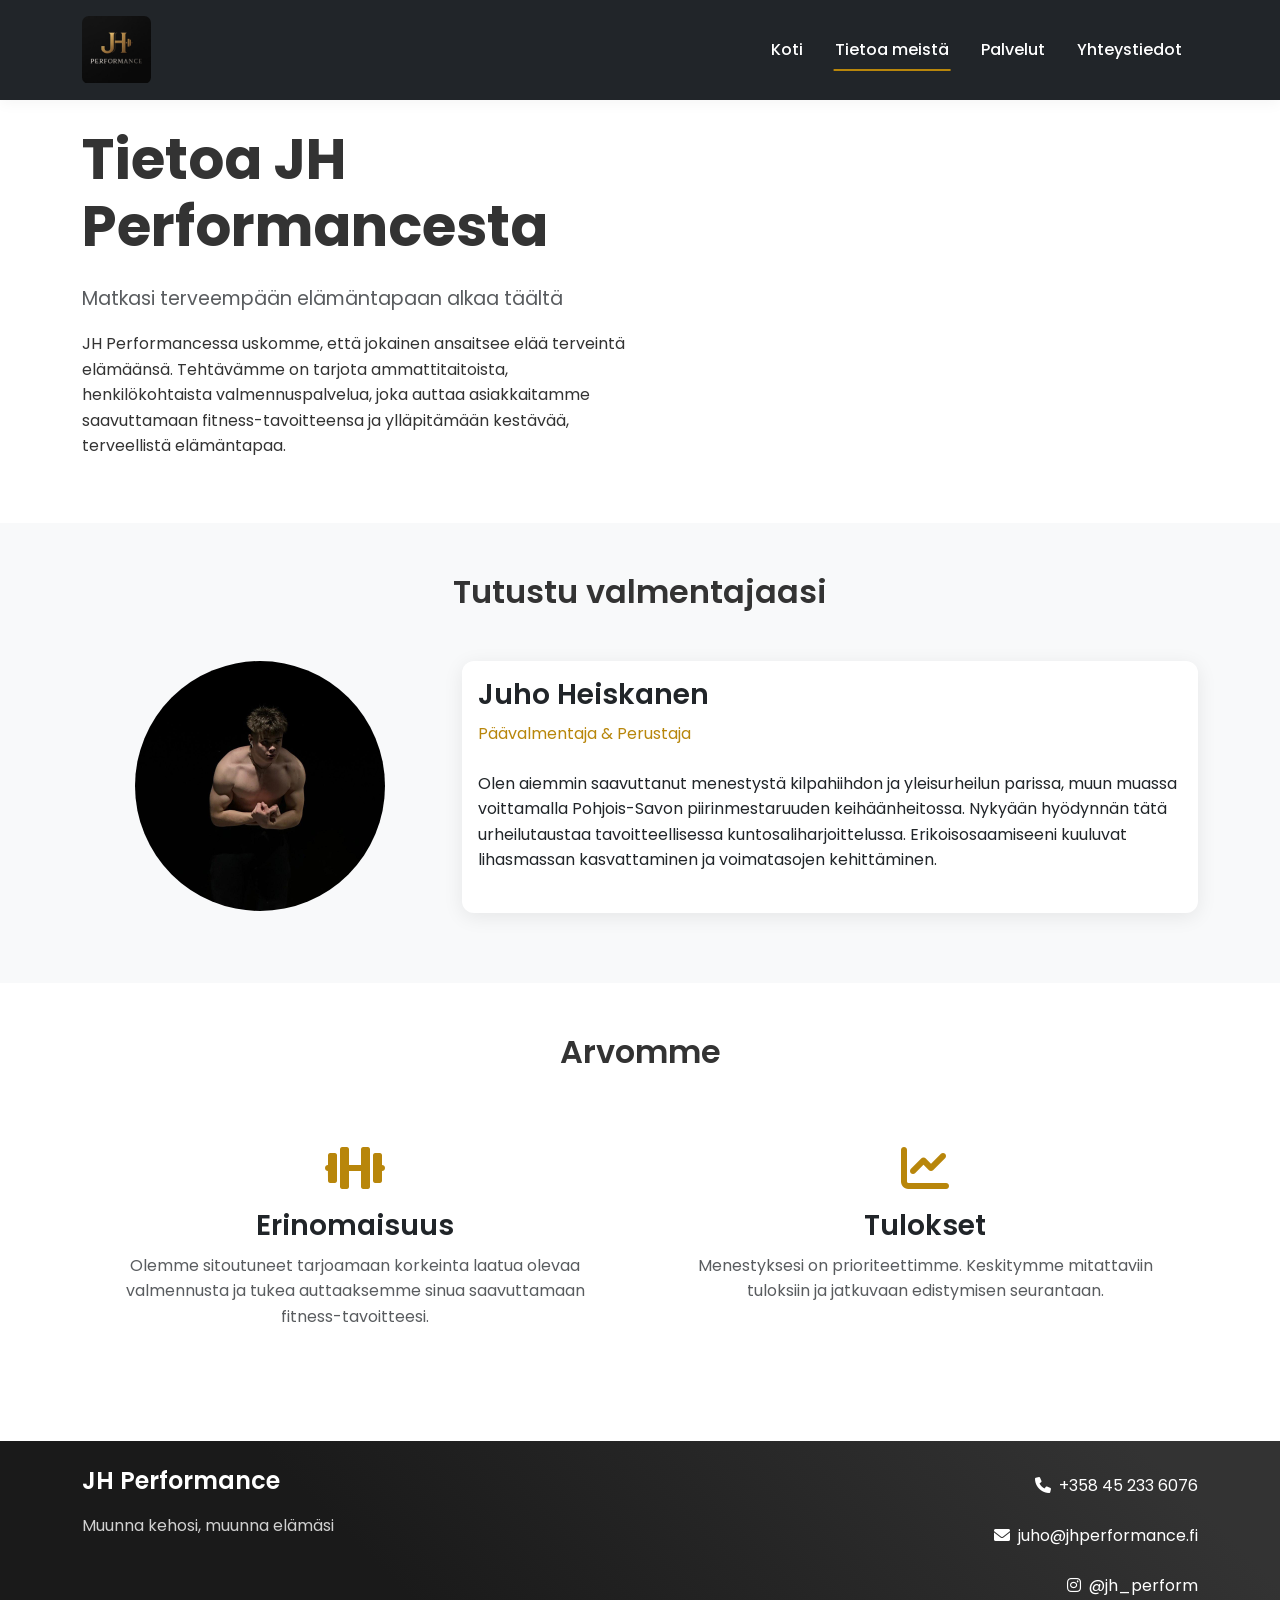
==== about.html @ f2cebd89 "first commit" ====
<!DOCTYPE html>
<html lang="fi">
<head>
    <meta charset="UTF-8">
    <meta name="viewport" content="width=device-width, initial-scale=1.0">
    <meta name="description" content="Tutustu JH Performanceen ja valmentajaamme Juho Heiskanen. Ammattitaitoista henkilökohtaista valmennusta ja ravinto-ohjausta Kuopiossa.">
    <meta name="keywords" content="JH Performance, Juho Heiskanen, personal trainer, henkilökohtainen valmennus, ravinto-ohjaus, kuopio, fitness, valmentaja">
    <meta name="author" content="JH Performance">
    <meta name="robots" content="index, follow">
    
    <!-- Open Graph / Facebook -->
    <meta property="og:type" content="website">
    <meta property="og:url" content="https://jhperformance.fi/about">
    <meta property="og:title" content="Tietoa meistä - JH Performance">
    <meta property="og:description" content="Tutustu JH Performanceen ja valmentajaamme Juho Heiskanen. Ammattitaitoista henkilökohtaista valmennusta ja ravinto-ohjausta Kuopiossa.">
    <meta property="og:image" content="https://jhperformance.fi/images/trainer-avatar.jpeg">

    <!-- Twitter -->
    <meta property="twitter:card" content="summary_large_image">
    <meta property="twitter:url" content="https://jhperformance.fi/about">
    <meta property="twitter:title" content="Tietoa meistä - JH Performance">
    <meta property="twitter:description" content="Tutustu JH Performanceen ja valmentajaamme Juho Heiskanen. Ammattitaitoista henkilökohtaista valmennusta ja ravinto-ohjausta Kuopiossa.">
    <meta property="twitter:image" content="https://jhperformance.fi/images/trainer-avatar.jpeg">

    <!-- Schema.org markup -->
    <script type="application/ld+json">
    {
        "@context": "https://schema.org",
        "@type": "Person",
        "name": "Juho Heiskanen",
        "jobTitle": "Personal Trainer",
        "worksFor": {
            "@type": "Organization",
            "name": "JH Performance"
        },
        "description": "Ammattitaitoinen personal trainer ja ravinto-ohjaaja Kuopiossa",
        "image": "https://jhperformance.fi/images/JHlogo.jpeg",
        "url": "https://jhperformance.fi/about",
        "sameAs": [
            "https://www.instagram.com/jh_perform"
        ],
        "knowsAbout": [
            "Henkilökohtainen valmennus",
            "Ravinto-ohjaus",
            "Fitness",
            "Treeniohjelmat",
            "Ruokasuunnitelmat"
        ],
        "award": [
            "Personal Trainer -koulutus",
            "Ravinto-ohjaus -koulutus"
        ]
    }
    </script>

    <title>Tietoa meistä - JH Performance</title>
    <link rel="icon" type="image/x-icon" href="images/favicon.ico">
    <link rel="apple-touch-icon" href="images/apple-touch-icon.png">
    <link rel="icon" type="image/png" sizes="32x32" href="images/favicon-32x32.png">
    <link rel="icon" type="image/png" sizes="16x16" href="images/favicon-16x16.png">
    <!-- Bootstrap CSS -->
    <link href="https://cdn.jsdelivr.net/npm/bootstrap@5.3.0/dist/css/bootstrap.min.css" rel="stylesheet">
    <!-- Font Awesome -->
    <link href="https://cdnjs.cloudflare.com/ajax/libs/font-awesome/6.0.0/css/all.min.css" rel="stylesheet">
    <!-- Google Fonts -->
    <link href="https://fonts.googleapis.com/css2?family=Poppins:wght@400;500;600;700&display=swap" rel="stylesheet">
    <!-- Custom CSS -->
    <link href="css/style.css" rel="stylesheet">
</head>
<body>
    <!-- Navigation -->
    <nav class="navbar navbar-expand-lg navbar-dark bg-dark fixed-top">
        <div class="container">
            <a class="navbar-brand" href="#"><img src="images/JHlogo.jpeg" alt="JHPerformance" class="logo"></a>
            <button class="navbar-toggler" type="button" data-bs-toggle="collapse" data-bs-target="#navbarNav">
                <span class="navbar-toggler-icon"></span>
            </button>
            <div class="collapse navbar-collapse" id="navbarNav">
                <ul class="navbar-nav ms-auto">
                    <li class="nav-item">
                        <a class="nav-link" href="index.html">Koti</a>
                    </li>
                    <li class="nav-item">
                        <a class="nav-link active" href="about.html">Tietoa meistä</a>
                    </li>
                    <li class="nav-item">
                        <a class="nav-link" href="services.html">Palvelut</a>
                    </li>
                    <li class="nav-item">
                        <a class="nav-link" href="contact.html">Yhteystiedot</a>
                    </li>
                </ul>
            </div>
        </div>
    </nav>

    <!-- Hero Section -->
    <section class="py-5 mt-5">
        <div class="container">
            <div class="row align-items-center">
                <div class="col-lg-6">
                    <h1 class="display-4 fw-bold mb-4">Tietoa JH Performancesta</h1>
                    <p class="lead text-muted">Matkasi terveempään elämäntapaan alkaa täältä</p>
                    <p>JH Performancessa uskomme, että jokainen ansaitsee elää terveintä elämäänsä. 
                    Tehtävämme on tarjota ammattitaitoista, henkilökohtaista valmennuspalvelua, 
                    joka auttaa asiakkaitamme saavuttamaan fitness-tavoitteensa ja ylläpitämään 
                    kestävää, terveellistä elämäntapaa.</p>
                </div>
                <!--
                <div class="col-lg-6">
                    <img src="images/about-hero.jpg" alt="Henkilökohtainen valmennus" class="img-fluid rounded shadow-lg">
                </div>
                -->
            </div>
        </div>
    </section>

    <!-- Trainer Profile -->
    <section class="py-5 bg-light">
        <div class="container">
            <h2 class="text-center mb-5">Tutustu valmentajaasi</h2>
            <div class="row">
                <div class="col-md-4 text-center">
                    <img src="images/trainer-avatar.jpeg" alt="Valmentaja" class="rounded-circle img-fluid mb-4" style="max-width: 250px;">
                </div>
                <div class="col-md-8">
                    <div class="card shadow-lg">
                        <div class="card-body">
                            <h3 class="card-title">Juho Heiskanen</h3>
                            <p class="text-primary mb-4">Päävalmentaja & Perustaja</p>
                            <p>Olen aiemmin saavuttanut menestystä kilpahiihdon ja yleisurheilun parissa,
                                 muun muassa voittamalla Pohjois-Savon piirinmestaruuden keihäänheitossa.
                                  Nykyään hyödynnän tätä urheilutaustaa tavoitteellisessa kuntosaliharjoittelussa. 
                                  Erikoisosaamiseeni kuuluvat lihasmassan kasvattaminen ja voimatasojen kehittäminen.</p>
                            
                            <div class="row mt-4">
                                
                                
                            </div>
                        </div>
                    </div>
                </div>
            </div>
        </div>
    </section>

    <!-- Our Values Section -->
    <section class="py-5">
        <div class="container">
            <h2 class="text-center mb-5">Arvomme</h2>
            <div class="row justify-content-center">
                <div class="col-md-6">
                    <div class="card text-center p-4 mb-4">
                        <i class="fas fa-dumbbell fa-3x text-primary mb-3"></i>
                        <h3>Erinomaisuus</h3>
                        <p class="text-muted">Olemme sitoutuneet tarjoamaan korkeinta laatua olevaa valmennusta ja tukea auttaaksemme sinua saavuttamaan fitness-tavoitteesi.</p>
                    </div>
                </div>
                <div class="col-md-6">
                    <div class="card text-center p-4 mb-4">
                        <i class="fas fa-chart-line fa-3x text-primary mb-3"></i>
                        <h3>Tulokset</h3>
                        <p class="text-muted">Menestyksesi on prioriteettimme. Keskitymme mitattaviin tuloksiin ja jatkuvaan edistymisen seurantaan.</p>
                    </div>
                </div>
            </div>
        </div>
    </section>

    <!-- Footer -->
    <footer class="bg-dark text-white py-4">
        <div class="container">
            <div class="row">
                <div class="col-md-6">
                    <h5>JH Performance</h5>
                    <p>Muunna kehosi, muunna elämäsi</p>
                </div>
                <div class="col-md-6 text-md-end">
                    <div class="d-flex flex-column align-items-md-end gap-2">
                        <a href="tel:+358452336076" class="text-white text-decoration-none">
                            <i class="fas fa-phone me-2"></i>+358 45 233 6076
                        </a>
                        <a href="mailto:juho@jhperformance.fi" class="text-white text-decoration-none">
                            <i class="fas fa-envelope me-2"></i>juho@jhperformance.fi
                        </a>
                        <a href="https://www.instagram.com/jh_perform" target="_blank" class="text-white text-decoration-none">
                            <i class="fab fa-instagram me-2"></i>@jh_perform
                        </a>
                    </div>
                </div>
            </div>
        </div>
    </footer>

    <!-- Bootstrap JS -->
    <script src="https://cdn.jsdelivr.net/npm/bootstrap@5.3.0/dist/js/bootstrap.bundle.min.js"></script>
    <!-- Custom JS -->
    <script src="js/main.js"></script>
</body>
</html>
---- css/style.css ----
/* Global Styles */
:root {
    --primary-color: #1a1a1a;
    --secondary-color: #B8860B;  /* Dark Goldenrod */
    --text-color: #333;
    --light-bg: #f8f9fa;
    --white: #ffffff;
}

html, body {
    height: 100%;
    margin: 0;
}

body {
    font-family: 'Poppins', sans-serif;
    color: var(--text-color);
    line-height: 1.6;
    padding-top: 30px; /* Add space for fixed navbar */
    display: flex;
    flex-direction: column;
    min-height: 100vh;
}

main {
    flex: 1 0 auto;
}

/* Navigation */
.navbar {
    padding: 1rem 0;
    transition: all 0.3s ease;
    background: rgba(255, 255, 255, 0.95);
    backdrop-filter: blur(10px);
    box-shadow: 0 2px 15px rgba(0, 0, 0, 0.05);
}

.navbar.scrolled {
    padding: 0.5rem 0;
    background: rgba(255, 255, 255, 0.98);
}

.navbar-brand {
    font-weight: 700;
    font-size: 1.5rem;
    padding: 0;
    margin-right: 2rem;
    display: flex;
    align-items: center;
}

.logo {
    height: 7.5vh;
    width: auto;
    object-fit: contain;
    border-radius: 10%;
    transition: all 0.3s ease;
}

.navbar.scrolled .logo {
    height: 6vh;
}

.nav-link {
    font-weight: 500;
    padding: 0.5rem 1rem !important;
    transition: all 0.3s ease;
    position: relative;
    color: var(--white) !important;
}

.nav-link::after {
    content: '';
    position: absolute;
    bottom: 0;
    left: 50%;
    width: 0;
    height: 2px;
    background: var(--secondary-color);
    transition: all 0.3s ease;
    transform: translateX(-50%);
}

.nav-link:hover::after,
.nav-link.active::after {
    width: 80%;
}

.nav-link:hover {
    color: var(--secondary-color) !important;
    transform: translateY(-1px);
}

/* Mobile Navigation */
.navbar-toggler {
    border: none;
    padding: 0.5rem;
    transition: all 0.3s ease;
    display: flex;
    align-items: center;
    justify-content: center;
    width: 40px;
    height: 40px;
}

.navbar-toggler:focus {
    box-shadow: none;
}

.navbar-toggler-icon {
    background-image: none;
    position: relative;
    width: 24px;
    height: 2px;
    background-color: var(--white);
    transition: all 0.3s ease;
    display: block;
}

.navbar-toggler-icon::before,
.navbar-toggler-icon::after {
    content: '';
    position: absolute;
    width: 24px;
    height: 2px;
    background-color: var(--white);
    transition: all 0.3s ease;
    left: 0;
}

.navbar-toggler-icon::before {
    top: -8px;
}

.navbar-toggler-icon::after {
    top: 8px;
}

.navbar-toggler[aria-expanded="true"] .navbar-toggler-icon {
    background-color: transparent;
}

.navbar-toggler[aria-expanded="true"] .navbar-toggler-icon::before {
    transform: rotate(45deg);
    top: 0;
}

.navbar-toggler[aria-expanded="true"] .navbar-toggler-icon::after {
    transform: rotate(-45deg);
    top: 0;
}

@media (max-width: 991px) {
    .navbar-collapse {
        background: var(--primary-color);
        padding: 1rem;
        border-radius: 12px;
        box-shadow: 0 4px 20px rgba(0, 0, 0, 0.1);
        margin-top: 1rem;
    }

    .nav-link {
        padding: 0.75rem 1rem !important;
        border-radius: 8px;
        color: var(--white) !important;
    }

    .nav-link:hover {
        background: rgba(255, 255, 255, 0.1);
        color: var(--white) !important;
    }

    .nav-link::after {
        display: none;
    }

    .navbar-toggler-icon,
    .navbar-toggler-icon::before,
    .navbar-toggler-icon::after {
        background-color: var(--white);
    }
}

/* Hero Section */
.hero-section {
    background: linear-gradient(45deg, var(--primary-color) 30%, #2a2a2a 90%);
    padding-top: 80px;
    position: relative;
    overflow: hidden;
    z-index: 1;
}

.hero-section::before {
    content: '';
    position: absolute;
    top: 0;
    left: 0;
    right: 0;
    bottom: 0;
    background: url('../images/pattern.png');
    opacity: 0.1;
    z-index: -1;
}

/* Buttons */
.btn-primary {
    background-color: var(--secondary-color);
    border-color: var(--secondary-color);
    padding: 0.8rem 2rem;
    font-weight: 500;
    transition: all 0.3s ease;
    position: relative;
    z-index: 2;
    cursor: pointer !important;
}

.btn-primary:hover {
    background-color: #8B6914;  /* Darker gold */
    border-color: #8B6914;
    transform: translateY(-2px);
    box-shadow: 0 4px 15px rgba(184, 134, 11, 0.3);
}

.btn-outline-primary {
    color: var(--secondary-color);
    border-color: var(--secondary-color);
}

.btn-outline-primary:hover {
    background-color: var(--secondary-color);
    border-color: var(--secondary-color);
    color: var(--white);
}

/* Feature Cards */
.feature-card {
    background: var(--white);
    border-radius: 12px;
    box-shadow: 0 4px 20px rgba(0, 0, 0, 0.08);
    transition: all 0.3s ease;
    height: 100%;
    opacity: 0;
    animation: fadeInUp 0.8s ease forwards;
}

.feature-card:hover {
    transform: translateY(-8px);
    box-shadow: 0 8px 30px rgba(0, 0, 0, 0.12);
}

.feature-card i {
    color: var(--secondary-color);
    transition: all 0.3s ease;
}

.feature-card:hover i {
    transform: scale(1.1);
}

.feature-card:nth-child(1) { animation-delay: 0.2s; }
.feature-card:nth-child(2) { animation-delay: 0.4s; }
.feature-card:nth-child(3) { animation-delay: 0.6s; }
.feature-card:nth-child(4) { animation-delay: 0.8s; }

/* Service Cards */
.service-card {
    transition: all 0.3s ease;
}

.service-card:hover {
    transform: translateY(-8px);
}

.service-card .card-img-top {
    border-top-left-radius: 12px;
    border-top-right-radius: 12px;
}

/* About Page */
.trainer-profile img {
    border: 4px solid var(--white);
    box-shadow: 0 4px 20px rgba(0, 0, 0, 0.1);
}

/* Contact Form */
.form-control {
    padding: 0.8rem 1rem;
    border-radius: 8px;
    border: 1px solid #ddd;
    transition: all 0.3s ease;
}

.form-control:focus {
    border-color: var(--secondary-color);
    box-shadow: 0 0 0 0.2rem rgba(184, 134, 11, 0.25);
}

.form-label {
    font-weight: 500;
    margin-bottom: 0.5rem;
}

/* Contact Info Cards */
.contact-info-card {
    height: 100%;
}

.contact-info-card i {
    width: 24px;
    text-align: center;
}

/* Map Section */
.map-container {
    border-radius: 12px;
    overflow: hidden;
}

/* Footer */
footer {
    background: linear-gradient(45deg, var(--primary-color) 30%, #333333 90%) !important;
    position: relative;
    overflow: hidden;
    flex-shrink: 0;
}

footer::before {
    content: '';
    position: absolute;
    top: 0;
    left: 0;
    right: 0;
    bottom: 0;
    background: url('../images/pattern.png');
    opacity: 0.05;
}

footer .container {
    position: relative;
    z-index: 1;
}

footer h5 {
    font-size: 1.5rem;
    font-weight: 600;
    margin-bottom: 1rem;
    color: var(--white);
}

footer p {
    color: rgba(255, 255, 255, 0.8);
    margin-bottom: 0;
}

footer a {
    color: rgba(255, 255, 255, 0.8) !important;
    transition: all 0.3s ease;
    padding: 0.5rem 0;
}

footer a:hover {
    color: var(--secondary-color) !important;
    transform: translateX(-5px);
}

footer i {
    transition: all 0.3s ease;
}

footer a:hover i {
    color: var(--secondary-color) !important;
    transform: scale(1.1);
}

/* Animations */
@keyframes fadeInUp {
    from {
        opacity: 0;
        transform: translateY(20px);
    }
    to {
        opacity: 1;
        transform: translateY(0);
    }
}

/* Common animation classes for all pages */
h1, h2, h3, .lead, p {
    opacity: 0;
    animation: fadeInUp 0.8s ease forwards;
}

/* Remove animations from contact.html page */
body[data-page="contact"] h1,
body[data-page="contact"] h2,
body[data-page="contact"] h3,
body[data-page="contact"] .lead,
body[data-page="contact"] p,
body[data-page="contact"] .card,
body[data-page="contact"] .btn,
body[data-page="contact"] .feature-card,
body[data-page="contact"] .service-card {
    opacity: 1;
    animation: none;
}

/* Hero section animations */
.hero-section h1 {
    animation-delay: 0.2s;
}

.hero-section p {
    animation-delay: 0.4s;
}

.hero-section .btn {
    opacity: 0;
    animation: fadeInUp 0.8s ease forwards;
    animation-delay: 0.6s;
}

/* Feature cards animations */
.feature-card {
    opacity: 0;
    animation: fadeInUp 0.8s ease forwards;
}

.feature-card:nth-child(1) { animation-delay: 0.2s; }
.feature-card:nth-child(2) { animation-delay: 0.4s; }
.feature-card:nth-child(3) { animation-delay: 0.6s; }
.feature-card:nth-child(4) { animation-delay: 0.8s; }

/* Service cards animations */
.service-card {
    opacity: 0;
    animation: fadeInUp 0.8s ease forwards;
}

.service-card:nth-child(1) { animation-delay: 0.2s; }
.service-card:nth-child(2) { animation-delay: 0.4s; }
.service-card:nth-child(3) { animation-delay: 0.6s; }

/* Contact section animations */
#contact h2 {
    animation-delay: 0.2s;
}

#contact p {
    animation-delay: 0.4s;
}

#contact .card {
    opacity: 0;
    animation: fadeInUp 0.8s ease forwards;
}

#contact .card:nth-child(1) { animation-delay: 0.6s; }
#contact .card:nth-child(2) { animation-delay: 0.8s; }
#contact .card:nth-child(3) { animation-delay: 1s; }

/* About page specific animations */
.trainer-profile img {
    opacity: 0;
    animation: fadeInUp 0.8s ease forwards;
    animation-delay: 0.2s;
}

.trainer-profile .card {
    opacity: 0;
    animation: fadeInUp 0.8s ease forwards;
    animation-delay: 0.4s;
}

/* Services page specific animations */
.accordion-item {
    opacity: 0;
    animation: fadeInUp 0.8s ease forwards;
}

.accordion-item:nth-child(1) { animation-delay: 0.2s; }
.accordion-item:nth-child(2) { animation-delay: 0.4s; }
.accordion-item:nth-child(3) { animation-delay: 0.6s; }

/* Responsive Adjustments */
@media (max-width: 768px) {
    .hero-section {
        text-align: center;
    }
    
    .hero-section img {
        margin-top: 2rem;
    }
    
    .feature-card {
        margin-bottom: 1.5rem;
    }

    .service-card {
        margin-bottom: 1.5rem;
    }

    .contact-info-card {
        margin-bottom: 1.5rem;
    }
}

/* Smooth Scrolling */
html {
    scroll-behavior: smooth;
}

/* Section Spacing */
section {
    padding: 5rem 0;
}

/* Image Styles */
.img-fluid {
    max-width: 100%;
    height: auto;
    border-radius: 12px;
}

/* Card Styles */
.card {
    border: none;
    border-radius: 12px;
    overflow: hidden;
    transition: all 0.3s ease;
}

.card:hover {
    box-shadow: 0 8px 30px rgba(184, 134, 11, 0.15);
}

/* Typography */
h1, h2, h3, h4, h5, h6 {
    font-weight: 600;
    line-height: 1.3;
}

.lead {
    font-weight: 400;
    font-size: 1.2rem;
}

/* List Styles */
.list-unstyled li {
    margin-bottom: 1rem;
}

/* Icon Styles */
.text-primary {
    color: var(--secondary-color) !important;
}

/* Background Colors */
.bg-light {
    background-color: var(--light-bg) !important;
}

/* Shadow Styles */
.shadow-lg {
    box-shadow: 0 4px 20px rgba(0, 0, 0, 0.08) !important;
}

/* Form Select Styles */
.form-select {
    padding: 0.8rem 1rem;
    border-radius: 8px;
    border: 1px solid #ddd;
    transition: all 0.3s ease;
}

.form-select:focus {
    border-color: var(--secondary-color);
    box-shadow: 0 0 0 0.2rem rgba(184, 134, 11, 0.25);
}

/* Contact page specific animations */
body[data-page="contact"] h1 {
    opacity: 0;
    animation: fadeIn 0.6s ease forwards;
    animation-delay: 0.15s;
}

body[data-page="contact"] .lead {
    opacity: 0;
    animation: fadeIn 0.6s ease forwards;
    animation-delay: 0.3s;
}

body[data-page="contact"] .card {
    opacity: 0;
    animation: fadeIn 0.6s ease forwards;
}

body[data-page="contact"] .card:nth-child(1) {
    animation-delay: 0.45s;
}

body[data-page="contact"] .card:nth-child(2) {
    animation-delay: 0.6s;
}

@keyframes fadeIn {
    from {
        opacity: 0;
    }
    to {
        opacity: 1;
    }
}

/* Hero section animations */
.hero-section h1 {
    animation-delay: 0.2s;
}

.hero-section p {
    animation-delay: 0.4s;
}

.hero-section .btn {
    opacity: 0;
    animation: fadeInUp 0.8s ease forwards;
    animation-delay: 0.6s;
}

/* Feature cards animations */
.feature-card {
    opacity: 0;
    animation: fadeInUp 0.8s ease forwards;
}

.feature-card:nth-child(1) { animation-delay: 0.2s; }
.feature-card:nth-child(2) { animation-delay: 0.4s; }
.feature-card:nth-child(3) { animation-delay: 0.6s; }
.feature-card:nth-child(4) { animation-delay: 0.8s; }

/* Service cards animations */
.service-card {
    opacity: 0;
    animation: fadeInUp 0.8s ease forwards;
}

.service-card:nth-child(1) { animation-delay: 0.2s; }
.service-card:nth-child(2) { animation-delay: 0.4s; }
.service-card:nth-child(3) { animation-delay: 0.6s; }

/* Contact section animations */
#contact h2 {
    animation-delay: 0.2s;
}

#contact p {
    animation-delay: 0.4s;
}

#contact .card {
    opacity: 0;
    animation: fadeInUp 0.8s ease forwards;
}

#contact .card:nth-child(1) { animation-delay: 0.6s; }
#contact .card:nth-child(2) { animation-delay: 0.8s; }
#contact .card:nth-child(3) { animation-delay: 1s; }

/* About page specific animations */
.trainer-profile img {
    opacity: 0;
    animation: fadeInUp 0.8s ease forwards;
    animation-delay: 0.2s;
}

.trainer-profile .card {
    opacity: 0;
    animation: fadeInUp 0.8s ease forwards;
    animation-delay: 0.4s;
}

/* Services page specific animations */
.accordion-item {
    opacity: 0;
    animation: fadeInUp 0.8s ease forwards;
}

.accordion-item:nth-child(1) { animation-delay: 0.2s; }
.accordion-item:nth-child(2) { animation-delay: 0.4s; }
.accordion-item:nth-child(3) { animation-delay: 0.6s; }

/* Responsive Adjustments */
@media (max-width: 768px) {
    .hero-section {
        text-align: center;
    }
    
    .hero-section img {
        margin-top: 2rem;
    }
    
    .feature-card {
        margin-bottom: 1.5rem;
    }

    .service-card {
        margin-bottom: 1.5rem;
    }

    .contact-info-card {
        margin-bottom: 1.5rem;
    }
}

/* Smooth Scrolling */
html {
    scroll-behavior: smooth;
}

/* Section Spacing */
section {
    padding: 5rem 0;
}

/* Image Styles */
.img-fluid {
    max-width: 100%;
    height: auto;
    border-radius: 12px;
}

/* Card Styles */
.card {
    border: none;
    border-radius: 12px;
    overflow: hidden;
}

/* Typography */
h1, h2, h3, h4, h5, h6 {
    font-weight: 600;
    line-height: 1.3;
}

.lead {
    font-weight: 400;
    font-size: 1.2rem;
}

/* List Styles */
.list-unstyled li {
    margin-bottom: 1rem;
}

/* Icon Styles */
.text-primary {
    color: var(--secondary-color) !important;
}

/* Background Colors */
.bg-light {
    background-color: var(--light-bg) !important;
}

/* Shadow Styles */
.shadow-lg {
    box-shadow: 0 4px 20px rgba(0, 0, 0, 0.08) !important;
}

/* Form Select Styles */
.form-select {
    padding: 0.8rem 1rem;
    border-radius: 8px;
    border: 1px solid #ddd;
    transition: all 0.3s ease;
}

.form-select:focus {
    border-color: var(--secondary-color);
    box-shadow: 0 0 0 0.2rem rgba(184, 134, 11, 0.25);
}

/* Links */
a {
    color: var(--secondary-color);
    transition: all 0.3s ease;
}

a:hover {
    color: #8B6914;
}

/* Social Media Icons */
.social-icon {
    color: var(--secondary-color);
    transition: all 0.3s ease;
}

.social-icon:hover {
    color: #8B6914;
    transform: scale(1.1);
}
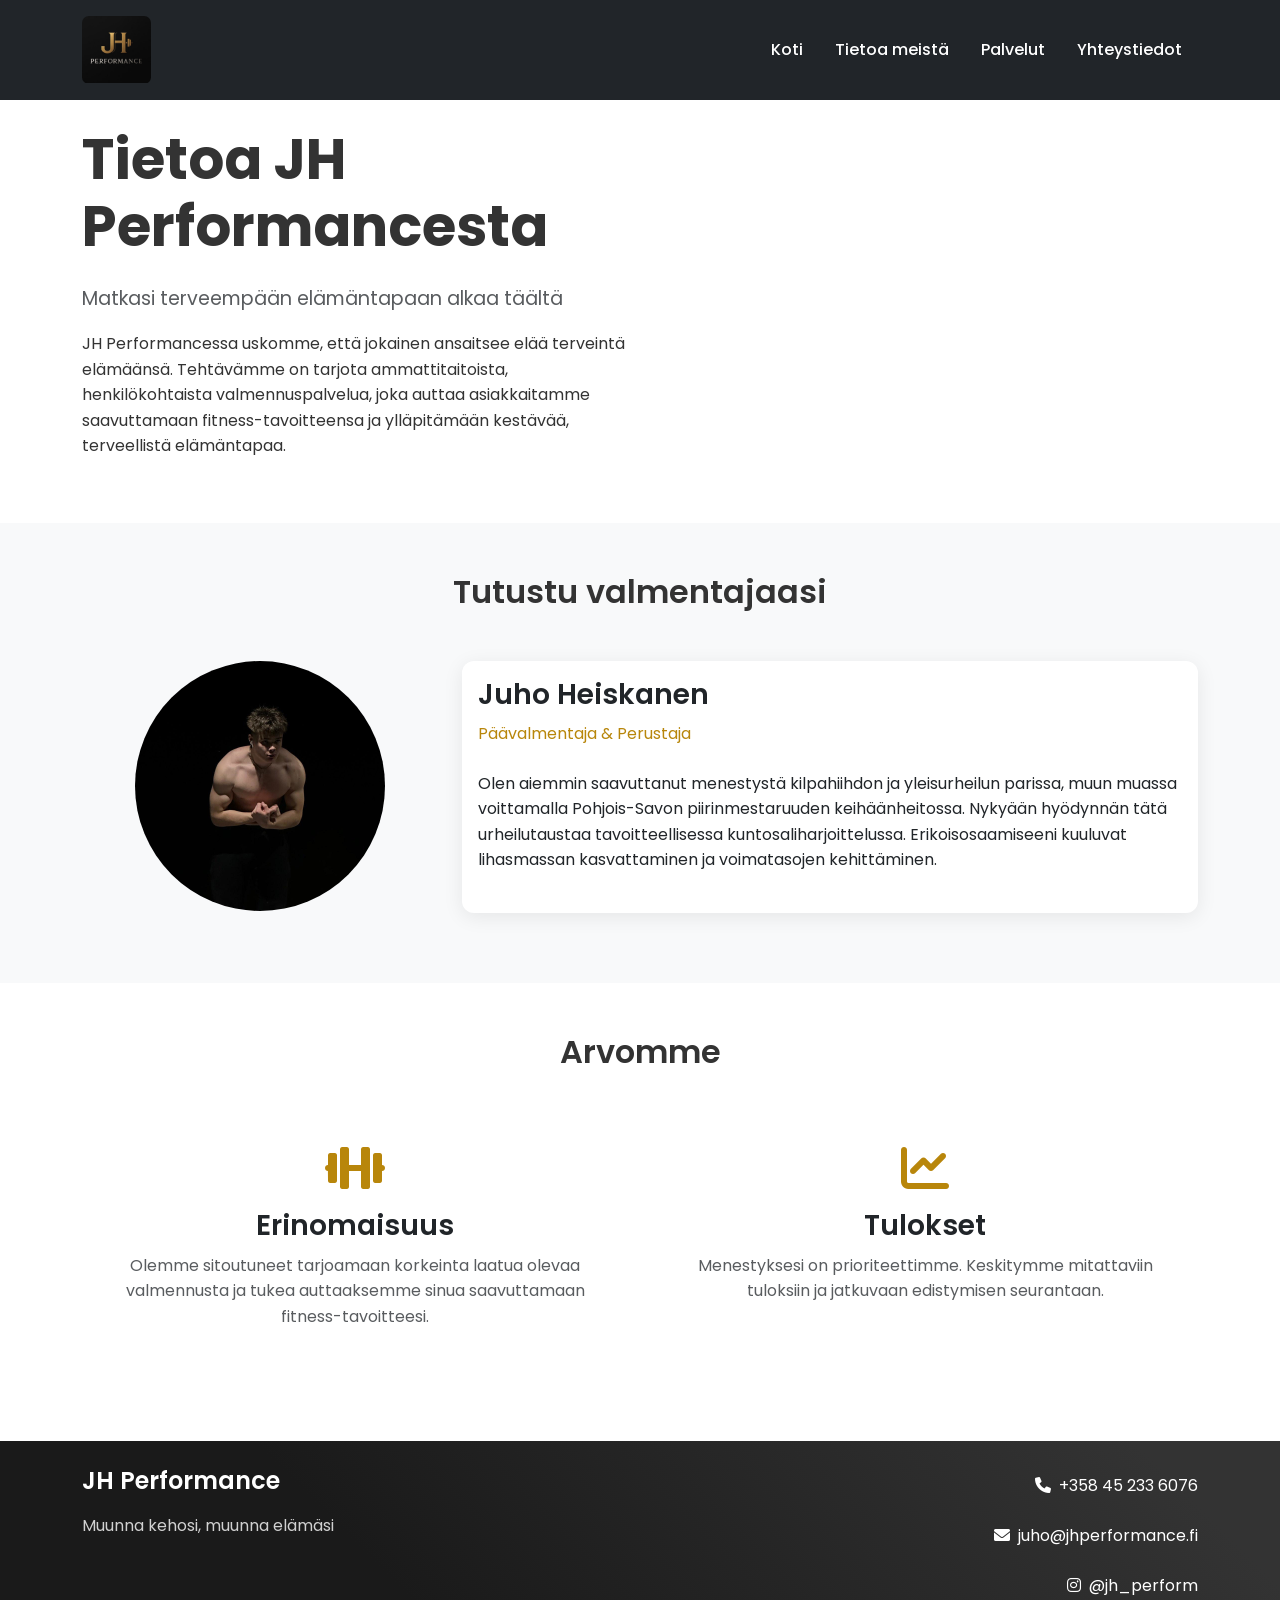
==== commit 6b8810b3: "stuff" ====
--- a/about.html
+++ b/about.html
@@ -71,7 +71,7 @@
     <!-- Navigation -->
     <nav class="navbar navbar-expand-lg navbar-dark bg-dark fixed-top">
         <div class="container">
-            <a class="navbar-brand" href="#"><img src="images/JHlogo.jpeg" alt="JHPerformance" class="logo"></a>
+            <a class="navbar-brand" href="index.html"><img src="images/JHlogo.jpeg" alt="JHPerformance" class="logo"></a>
             <button class="navbar-toggler" type="button" data-bs-toggle="collapse" data-bs-target="#navbarNav">
                 <span class="navbar-toggler-icon"></span>
             </button>
--- a/css/style.css
+++ b/css/style.css
@@ -16,10 +16,16 @@
     font-family: 'Poppins', sans-serif;
     color: var(--text-color);
     line-height: 1.6;
-    padding-top: 30px; /* Add space for fixed navbar */
+    padding-top: 70px; /* More space for mobile/tablet */
     display: flex;
     flex-direction: column;
     min-height: 100vh;
+}
+
+@media (min-width: 1051px) {
+    body {
+        padding-top: 30px; /* Less space for desktop */
+    }
 }
 
 main {
@@ -197,7 +203,6 @@
     left: 0;
     right: 0;
     bottom: 0;
-    background: url('../images/pattern.png');
     opacity: 0.1;
     z-index: -1;
 }
@@ -331,7 +336,6 @@
     left: 0;
     right: 0;
     bottom: 0;
-    background: url('../images/pattern.png');
     opacity: 0.05;
 }
 
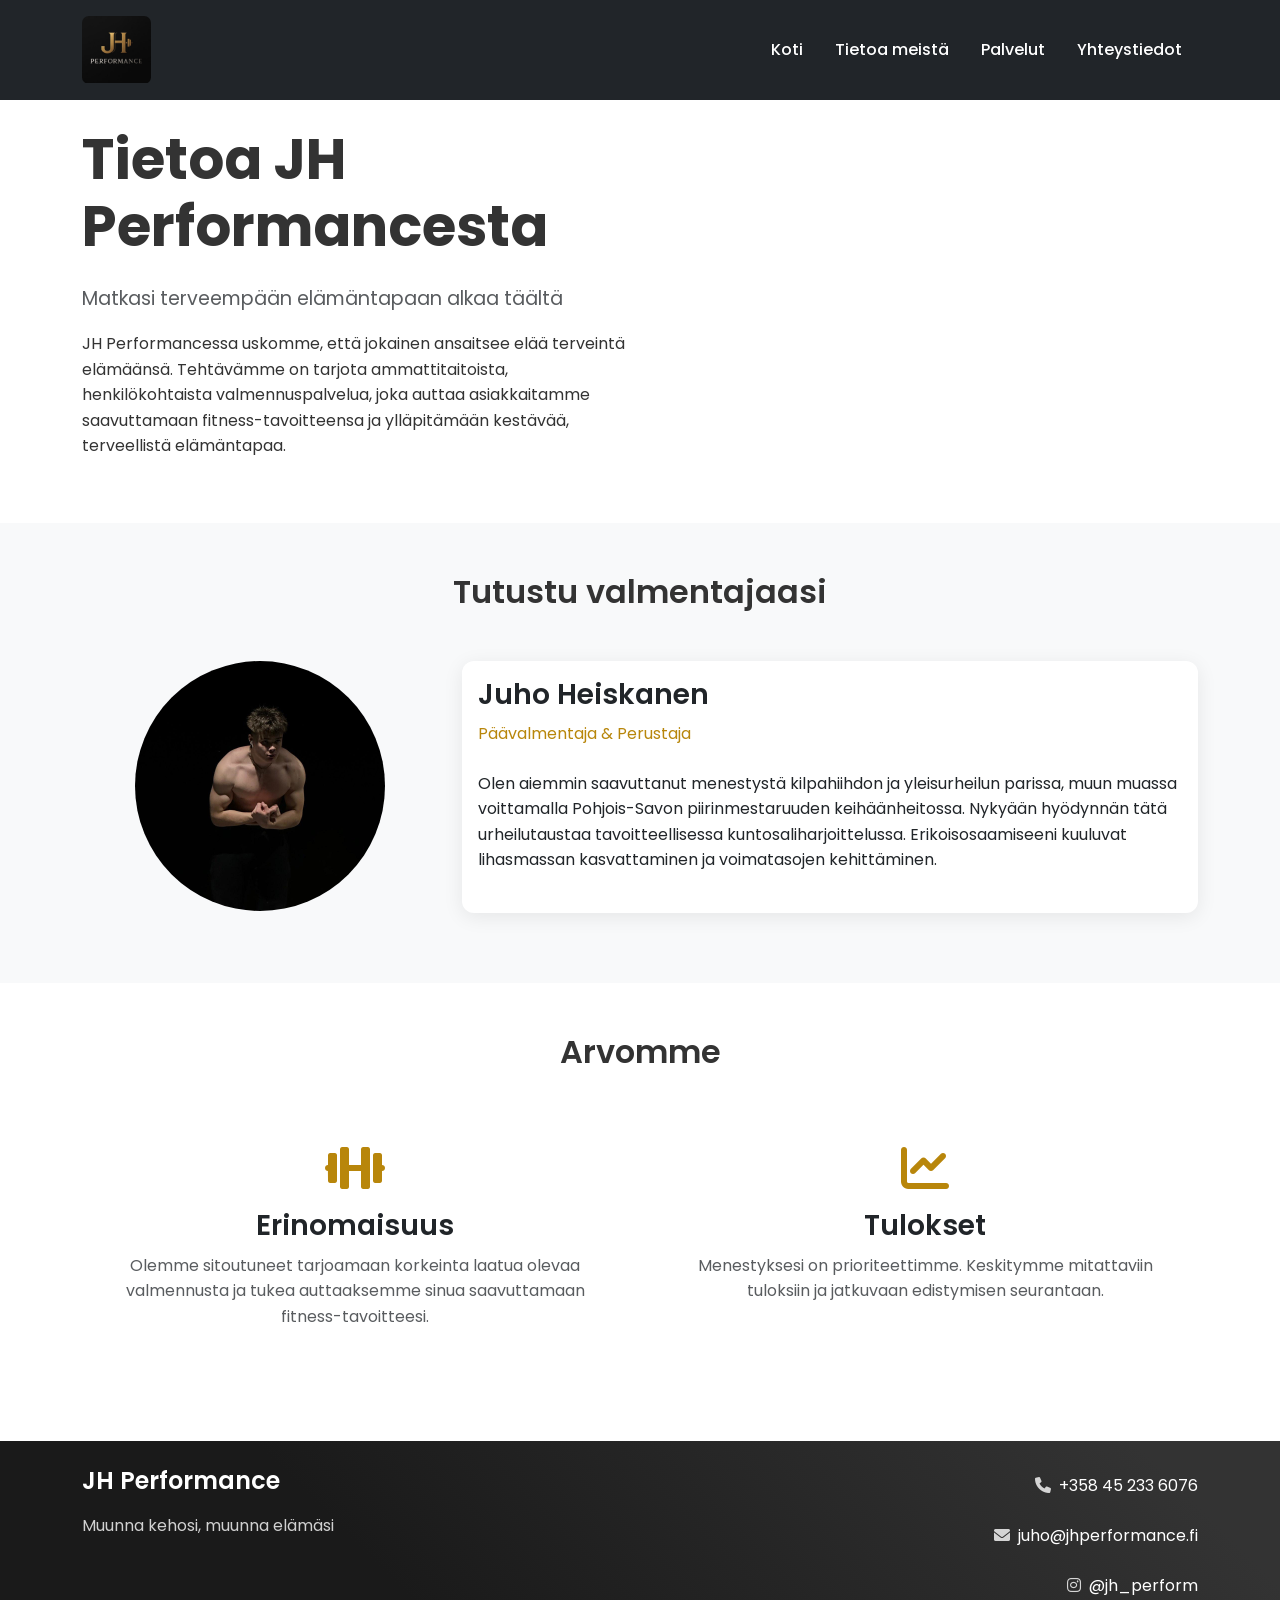
==== commit f723312b: "seo and fixed sitemap" ====
--- a/about.html
+++ b/about.html
@@ -4,7 +4,7 @@
     <meta charset="UTF-8">
     <meta name="viewport" content="width=device-width, initial-scale=1.0">
     <meta name="description" content="Tutustu JH Performanceen ja valmentajaamme Juho Heiskanen. Ammattitaitoista henkilökohtaista valmennusta ja ravinto-ohjausta Kuopiossa.">
-    <meta name="keywords" content="JH Performance, Juho Heiskanen, personal trainer, henkilökohtainen valmennus, ravinto-ohjaus, kuopio, fitness, valmentaja">
+    <meta name="keywords" content="JH Performance, Juho Heiskanen, personal trainer, henkilökohtainen valmennus, ravinto-ohjaus, kuopio, fitness, valmentaja, personal trainer kuopio, henkilökohtainen valmentaja kuopio, personal training kuopio, fitness coach kuopio, personal trainer finland, personal trainer suomi, henkilökohtainen valmentaja suomi">
     <meta name="author" content="JH Performance">
     <meta name="robots" content="index, follow">
     
--- a/css/style.css
+++ b/css/style.css
@@ -246,6 +246,19 @@
     height: 100%;
     opacity: 0;
     animation: fadeInUp 0.8s ease forwards;
+    display: flex;
+    flex-direction: column;
+    overflow: hidden;
+}
+
+.feature-card h4 {
+    font-size: 1.25rem;
+    margin-bottom: 1rem;
+}
+
+.feature-card p {
+    margin-bottom: 0;
+    flex-grow: 1;
 }
 
 .feature-card:hover {
@@ -266,6 +279,24 @@
 .feature-card:nth-child(2) { animation-delay: 0.4s; }
 .feature-card:nth-child(3) { animation-delay: 0.6s; }
 .feature-card:nth-child(4) { animation-delay: 0.8s; }
+
+@media (min-width: 992px) and (max-width: 1399px) {
+    .feature-card {
+        padding: 1.5rem !important;
+    }
+    
+    .feature-card h4 {
+        font-size: 1.1rem;
+    }
+    
+    .feature-card p {
+        font-size: 0.95rem;
+    }
+    
+    .feature-card i {
+        font-size: 2.5rem !important;
+    }
+}
 
 /* Service Cards */
 .service-card {
@@ -358,22 +389,19 @@
 
 footer a {
     color: rgba(255, 255, 255, 0.8) !important;
-    transition: all 0.3s ease;
     padding: 0.5rem 0;
 }
 
 footer a:hover {
     color: var(--secondary-color) !important;
-    transform: translateX(-5px);
 }
 
 footer i {
-    transition: all 0.3s ease;
+    color: rgba(255, 255, 255, 0.8);
 }
 
 footer a:hover i {
     color: var(--secondary-color) !important;
-    transform: scale(1.1);
 }
 
 /* Animations */
@@ -392,6 +420,15 @@
 h1, h2, h3, .lead, p {
     opacity: 0;
     animation: fadeInUp 0.8s ease forwards;
+}
+
+/* Remove animations from footer */
+footer p,
+footer h5,
+footer a,
+footer i {
+    opacity: 1;
+    animation: none;
 }
 
 /* Remove animations from contact.html page */
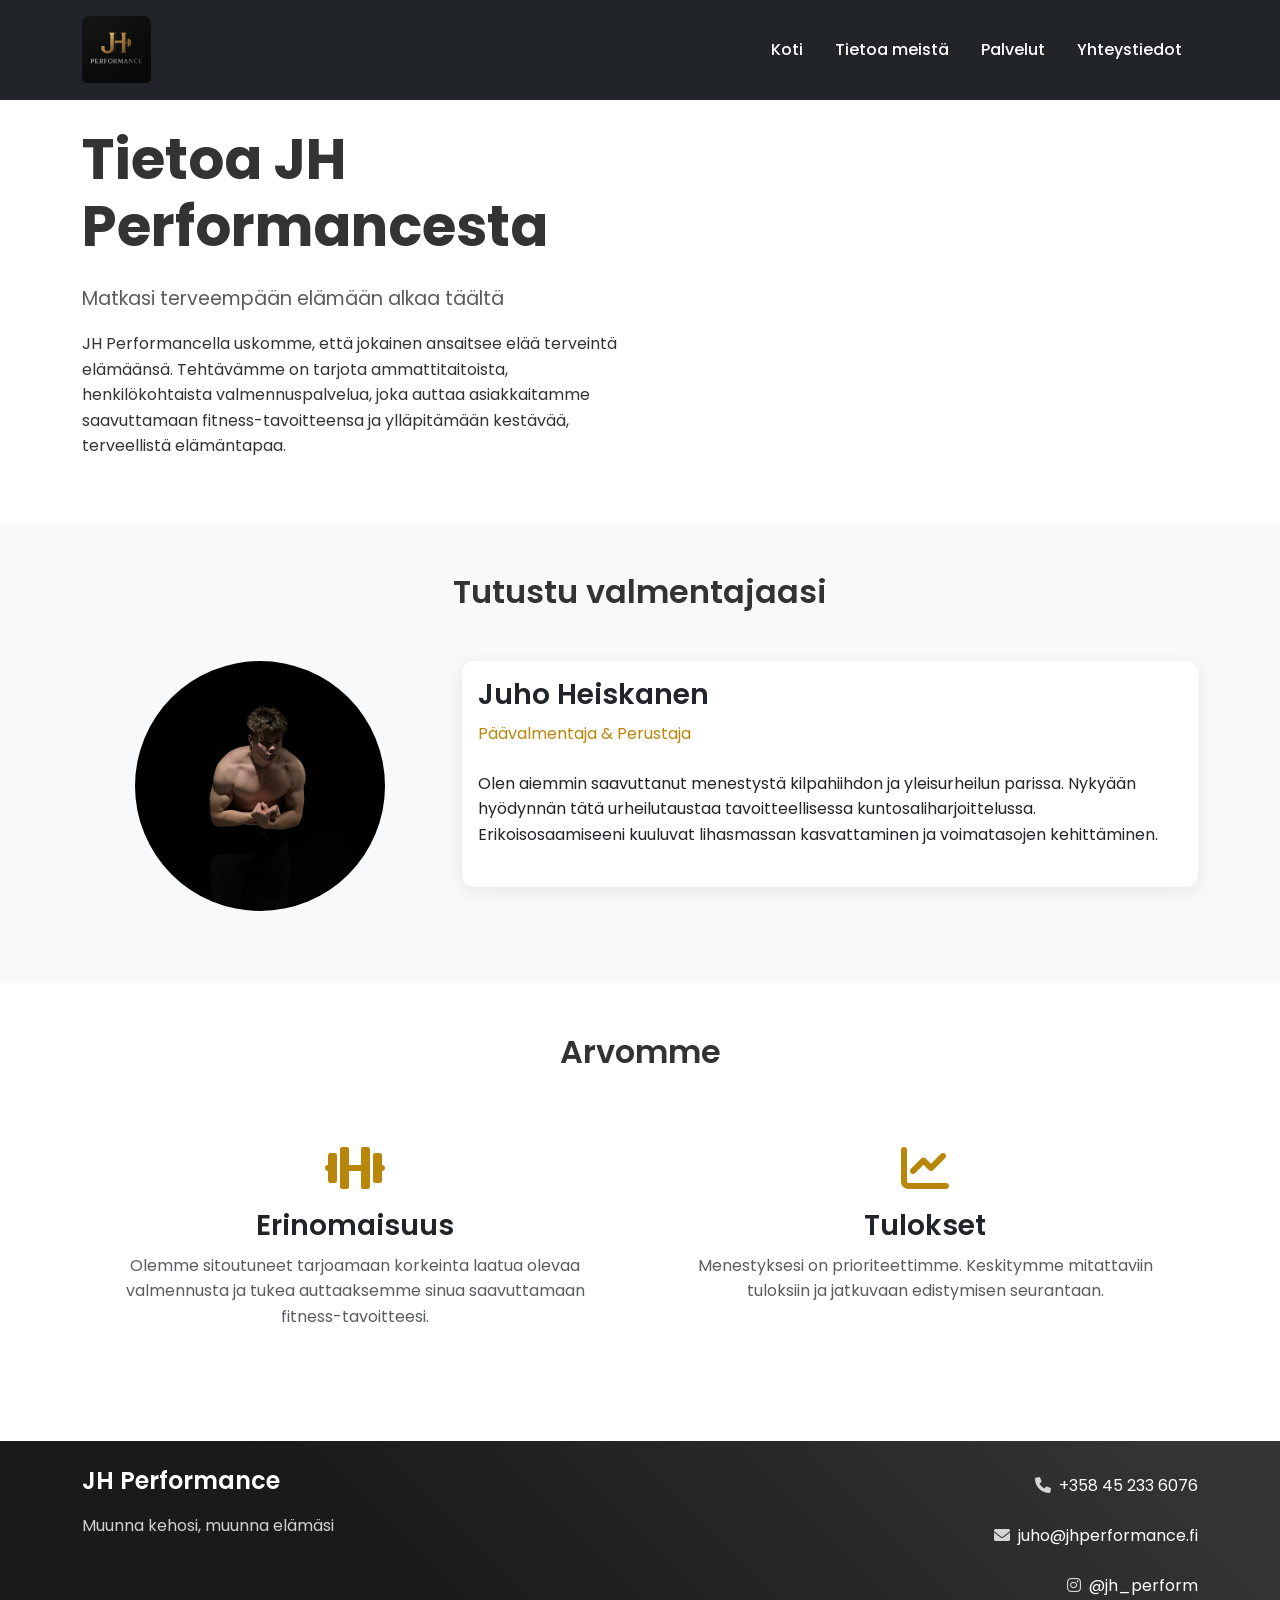
==== commit be62090b: "fixed bugs and spelling mistakes etc" ====
--- a/about.html
+++ b/about.html
@@ -78,7 +78,7 @@
             <div class="collapse navbar-collapse" id="navbarNav">
                 <ul class="navbar-nav ms-auto">
                     <li class="nav-item">
-                        <a class="nav-link" href="index.html">Koti</a>
+                        <a class="nav-link" href="https://jhperformance.fi">Koti</a>
                     </li>
                     <li class="nav-item">
                         <a class="nav-link active" href="about.html">Tietoa meistä</a>
@@ -100,8 +100,8 @@
             <div class="row align-items-center">
                 <div class="col-lg-6">
                     <h1 class="display-4 fw-bold mb-4">Tietoa JH Performancesta</h1>
-                    <p class="lead text-muted">Matkasi terveempään elämäntapaan alkaa täältä</p>
-                    <p>JH Performancessa uskomme, että jokainen ansaitsee elää terveintä elämäänsä. 
+                    <p class="lead text-muted">Matkasi terveempään elämään alkaa täältä</p>
+                    <p>JH Performancella uskomme, että jokainen ansaitsee elää terveintä elämäänsä. 
                     Tehtävämme on tarjota ammattitaitoista, henkilökohtaista valmennuspalvelua, 
                     joka auttaa asiakkaitamme saavuttamaan fitness-tavoitteensa ja ylläpitämään 
                     kestävää, terveellistä elämäntapaa.</p>
@@ -128,8 +128,8 @@
                         <div class="card-body">
                             <h3 class="card-title">Juho Heiskanen</h3>
                             <p class="text-primary mb-4">Päävalmentaja & Perustaja</p>
-                            <p>Olen aiemmin saavuttanut menestystä kilpahiihdon ja yleisurheilun parissa,
-                                 muun muassa voittamalla Pohjois-Savon piirinmestaruuden keihäänheitossa.
+                            <p>Olen aiemmin saavuttanut menestystä kilpahiihdon ja yleisurheilun parissa.
+                                 
                                   Nykyään hyödynnän tätä urheilutaustaa tavoitteellisessa kuntosaliharjoittelussa. 
                                   Erikoisosaamiseeni kuuluvat lihasmassan kasvattaminen ja voimatasojen kehittäminen.</p>
                             
--- a/css/style.css
+++ b/css/style.css
@@ -209,8 +209,8 @@
 
 /* Buttons */
 .btn-primary {
-    background-color: var(--secondary-color);
-    border-color: var(--secondary-color);
+    background-color: #B8860B !important;
+    border-color: #B8860B !important;
     padding: 0.8rem 2rem;
     font-weight: 500;
     transition: all 0.3s ease;
@@ -220,20 +220,20 @@
 }
 
 .btn-primary:hover {
-    background-color: #8B6914;  /* Darker gold */
-    border-color: #8B6914;
+    background-color: #8B6914 !important;
+    border-color: #8B6914 !important;
     transform: translateY(-2px);
     box-shadow: 0 4px 15px rgba(184, 134, 11, 0.3);
 }
 
 .btn-outline-primary {
-    color: var(--secondary-color);
-    border-color: var(--secondary-color);
+    color: #B8860B !important;
+    border-color: #B8860B !important;
 }
 
 .btn-outline-primary:hover {
-    background-color: var(--secondary-color);
-    border-color: var(--secondary-color);
+    background-color: #B8860B !important;
+    border-color: #B8860B !important;
     color: var(--white);
 }
 
@@ -592,7 +592,7 @@
 
 /* Icon Styles */
 .text-primary {
-    color: var(--secondary-color) !important;
+    color: #B8860B !important;
 }
 
 /* Background Colors */
@@ -795,7 +795,7 @@
 
 /* Icon Styles */
 .text-primary {
-    color: var(--secondary-color) !important;
+    color: #B8860B !important;
 }
 
 /* Background Colors */
@@ -823,7 +823,7 @@
 
 /* Links */
 a {
-    color: var(--secondary-color);
+    color: #B8860B;
     transition: all 0.3s ease;
 }
 
@@ -833,11 +833,11 @@
 
 /* Social Media Icons */
 .social-icon {
-    color: var(--secondary-color);
+    color: #B8860B;
     transition: all 0.3s ease;
 }
 
 .social-icon:hover {
     color: #8B6914;
     transform: scale(1.1);
-} +}
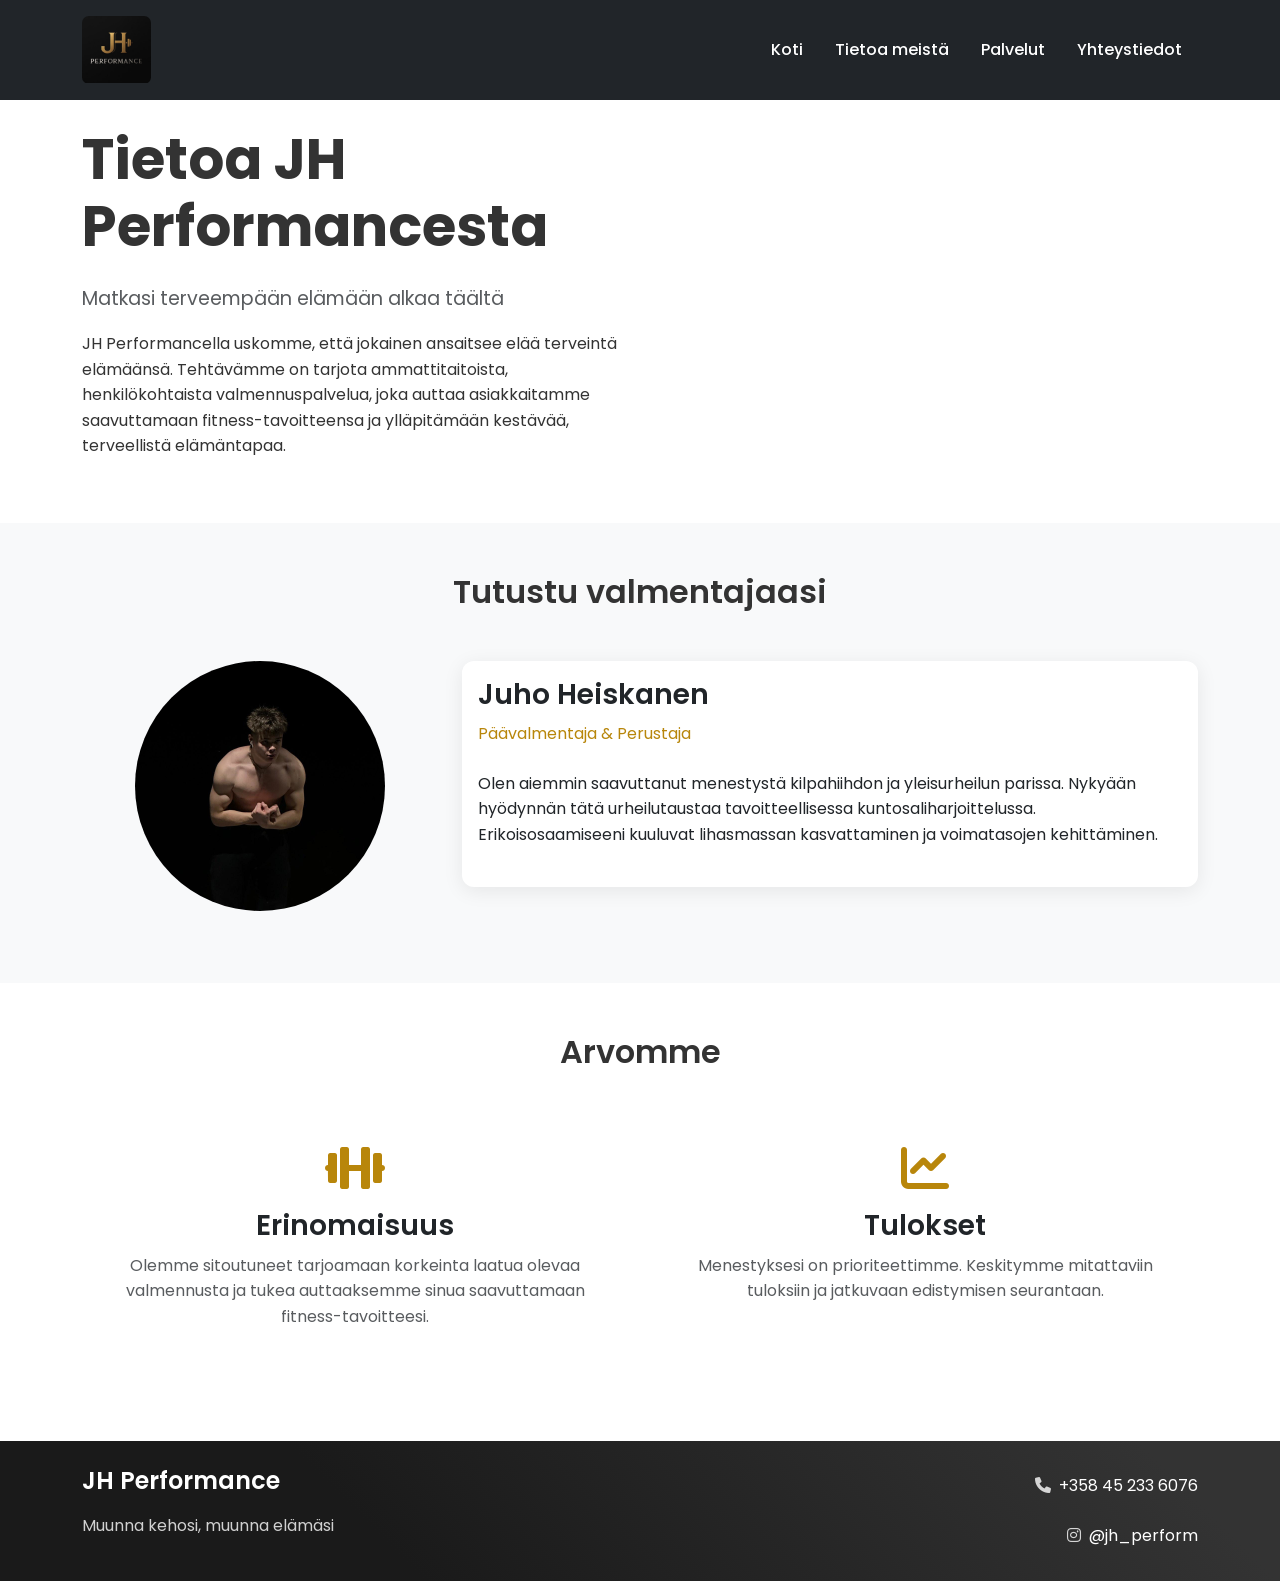
==== commit 6c24dd93: "removed email for now because of move to vercel" ====
--- a/about.html
+++ b/about.html
@@ -180,9 +180,11 @@
                         <a href="tel:+358452336076" class="text-white text-decoration-none">
                             <i class="fas fa-phone me-2"></i>+358 45 233 6076
                         </a>
+                        <!--
                         <a href="mailto:juho@jhperformance.fi" class="text-white text-decoration-none">
                             <i class="fas fa-envelope me-2"></i>juho@jhperformance.fi
                         </a>
+                        -->
                         <a href="https://www.instagram.com/jh_perform" target="_blank" class="text-white text-decoration-none">
                             <i class="fab fa-instagram me-2"></i>@jh_perform
                         </a>
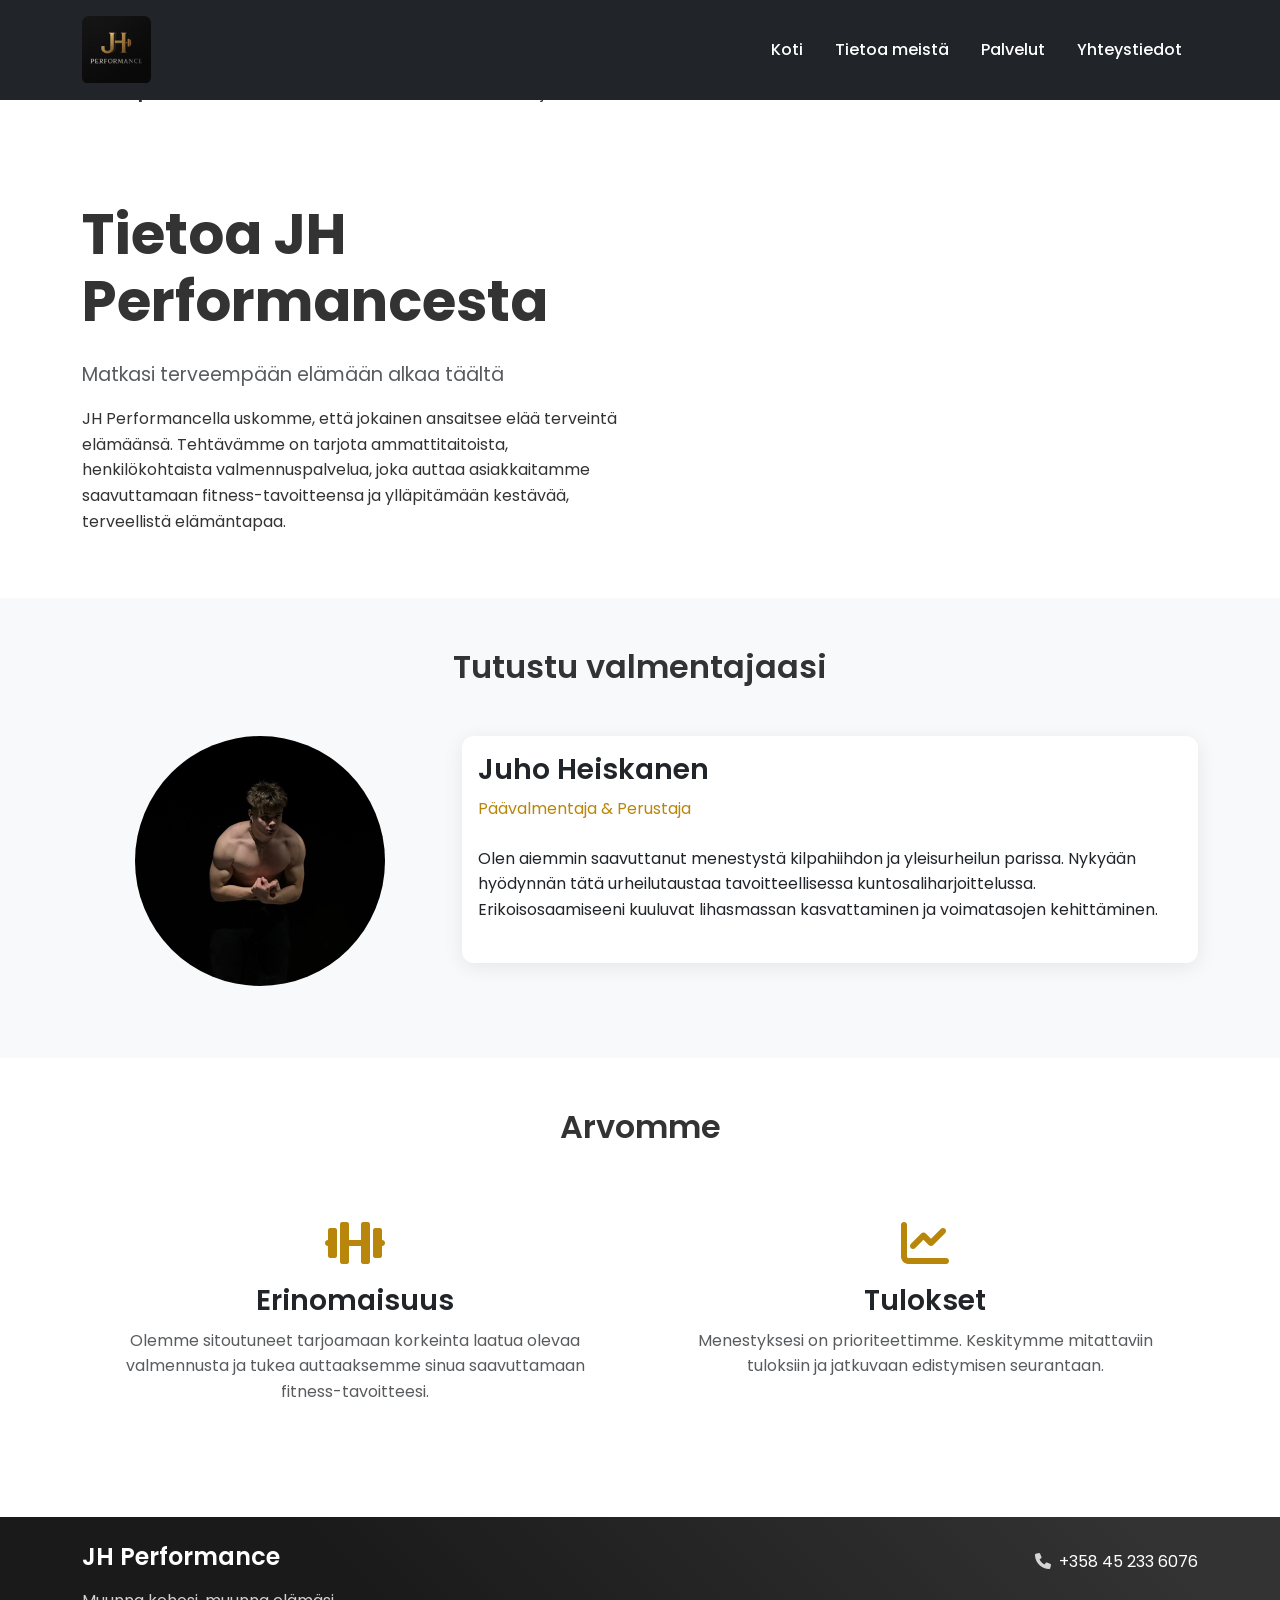
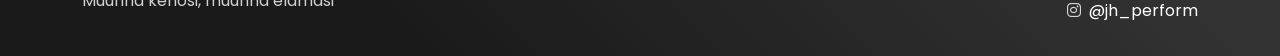
==== commit 21aa6eb2: "Add Black Friday promotion banner, modal, and styles; update service pricing" ====
--- a/about.html
+++ b/about.html
@@ -94,6 +94,29 @@
         </div>
     </nav>
 
+    <!-- Black Friday Banner -->
+    <div class="black-friday-banner">
+        <div class="container">
+            <div class="row align-items-center">
+                <div class="col-lg-8 text-center text-lg-start mb-3 mb-lg-0">
+                    <h2 class="mb-2">
+                        <i class="fas fa-fire me-2"></i>
+                        BLACK FRIDAY TARJOUS!
+                    </h2>
+                    <p class="mb-0">
+                        <strong>Silver-paketti ILMAISEKSI</strong> ensimmäisille 20 henkilölle! 
+                        Tarjous voimassa 20.11.2025 - 4.12.2025
+                    </p>
+                </div>
+                <div class="col-lg-4 text-center text-lg-end">
+                    <a href="contact.html" class="btn btn-light btn-lg">
+                        <i class="fas fa-gift me-2"></i>Lunasta tarjous
+                    </a>
+                </div>
+            </div>
+        </div>
+    </div>
+
     <!-- Hero Section -->
     <section class="py-5 mt-5">
         <div class="container">
--- a/css/style.css
+++ b/css/style.css
@@ -840,4 +840,97 @@
 .social-icon:hover {
     color: #8B6914;
     transform: scale(1.1);
+}
+
+/* Black Friday Modal Styles */
+.black-friday-modal .modal-content {
+    background: linear-gradient(135deg, #000000 0%, #434343 100%);
+    border: none;
+    border-radius: 20px;
+    overflow: hidden;
+    position: relative;
+}
+
+.black-friday-modal .modal-content::before {
+    content: '';
+    position: absolute;
+    top: -50%;
+    left: -50%;
+    width: 200%;
+    height: 200%;
+    background: radial-gradient(circle, rgba(255,215,0,0.1) 0%, transparent 70%);
+    animation: rotate 10s linear infinite;
+}
+
+.black-friday-modal .modal-body {
+    position: relative;
+    z-index: 1;
+}
+
+.black-friday-modal .btn-close-white {
+    filter: brightness(1) invert(1);
+    opacity: 0.8;
+}
+
+.black-friday-modal .btn-close-white:hover {
+    opacity: 1;
+}
+
+.black-friday-icon {
+    animation: pulse 2s ease-in-out infinite;
+}
+
+.black-friday-modal .btn-warning {
+    background-color: #FFD700;
+    border: none;
+    color: #000;
+    font-weight: 600;
+    transition: all 0.3s ease;
+    box-shadow: 0 4px 15px rgba(255, 215, 0, 0.3);
+}
+
+.black-friday-modal .btn-warning:hover {
+    background-color: #FFC700;
+    transform: translateY(-2px);
+    box-shadow: 0 6px 20px rgba(255, 215, 0, 0.5);
+}
+
+.offer-details {
+    background: rgba(255, 255, 255, 0.1);
+    border-radius: 12px;
+    padding: 1rem;
+    backdrop-filter: blur(10px);
+}
+
+@keyframes pulse {
+    0%, 100% {
+        transform: scale(1);
+    }
+    50% {
+        transform: scale(1.1);
+    }
+}
+
+@keyframes rotate {
+    0% {
+        transform: rotate(0deg);
+    }
+    100% {
+        transform: rotate(360deg);
+    }
+}
+
+/* Black Friday Alert in Contact Form */
+.black-friday-alert {
+    border-left: 4px solid #28a745;
+    background-color: #d4edda;
+    border-color: #c3e6cb;
+}
+
+.black-friday-alert .form-check-label {
+    color: #155724;
+}
+
+.black-friday-alert small {
+    color: #155724 !important;
 }
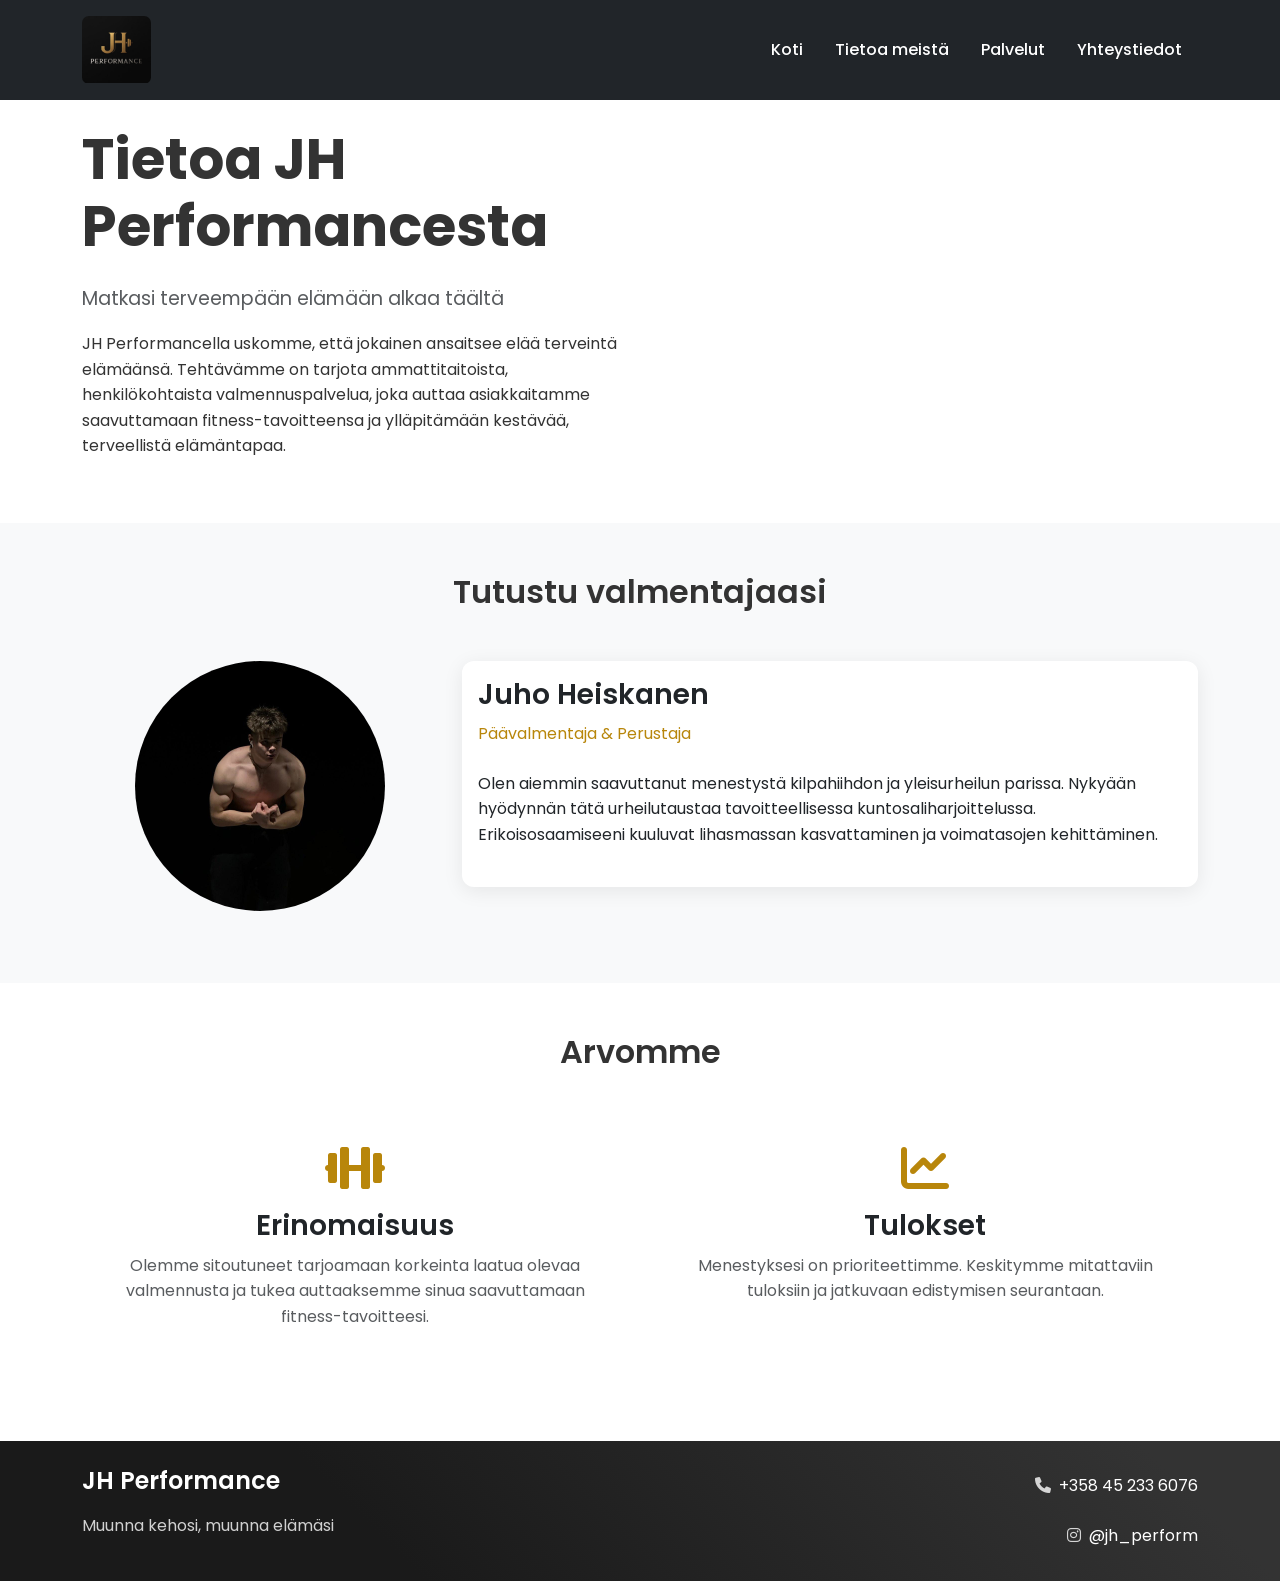
==== commit b46ccea0: "Change 'Koti' link to point to index.html" ====
--- a/about.html
+++ b/about.html
@@ -78,7 +78,7 @@
             <div class="collapse navbar-collapse" id="navbarNav">
                 <ul class="navbar-nav ms-auto">
                     <li class="nav-item">
-                        <a class="nav-link" href="https://jhperformance.fi">Koti</a>
+                        <a class="nav-link" href="index.html">Koti</a>
                     </li>
                     <li class="nav-item">
                         <a class="nav-link active" href="about.html">Tietoa meistä</a>
@@ -93,29 +93,6 @@
             </div>
         </div>
     </nav>
-
-    <!-- Black Friday Banner -->
-    <div class="black-friday-banner">
-        <div class="container">
-            <div class="row align-items-center">
-                <div class="col-lg-8 text-center text-lg-start mb-3 mb-lg-0">
-                    <h2 class="mb-2">
-                        <i class="fas fa-fire me-2"></i>
-                        BLACK FRIDAY TARJOUS!
-                    </h2>
-                    <p class="mb-0">
-                        <strong>Silver-paketti ILMAISEKSI</strong> ensimmäisille 20 henkilölle! 
-                        Tarjous voimassa 20.11.2025 - 4.12.2025
-                    </p>
-                </div>
-                <div class="col-lg-4 text-center text-lg-end">
-                    <a href="contact.html" class="btn btn-light btn-lg">
-                        <i class="fas fa-gift me-2"></i>Lunasta tarjous
-                    </a>
-                </div>
-            </div>
-        </div>
-    </div>
 
     <!-- Hero Section -->
     <section class="py-5 mt-5">
@@ -222,4 +199,4 @@
     <!-- Custom JS -->
     <script src="js/main.js"></script>
 </body>
-</html> +</html> 
